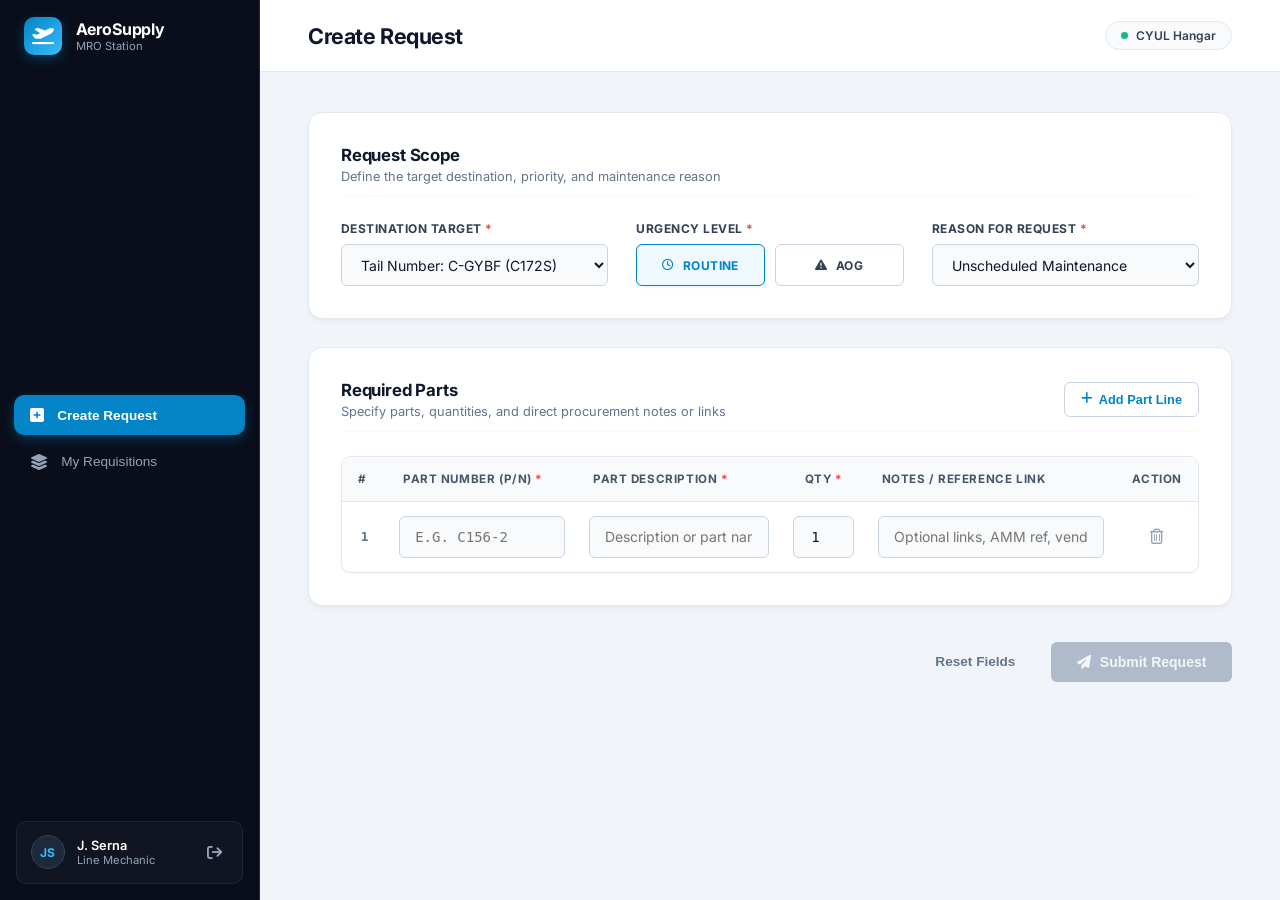
==== index.html @ b766d3e9 "Entrega 2" ====
<!DOCTYPE html>
<html lang="en">

<head>
    <meta charset="UTF-8">
    <meta name="viewport" content="width=device-width, initial-scale=1.0">
    <title>AeroSupply - MRO Station</title>
    <!-- Fuente moderna Inter -->
    <link rel="preconnect" href="https://fonts.googleapis.com">
    <link rel="preconnect" href="https://fonts.gstatic.com" crossorigin>
    <link href="https://fonts.googleapis.com/css2?family=Inter:wght@400;500;600;700&display=swap" rel="stylesheet">
    <!-- Estilos y FontAwesome -->
    <link rel="stylesheet" href="styles.css?v=2">
    <link rel="stylesheet" href="https://cdnjs.cloudflare.com/ajax/libs/font-awesome/6.4.0/css/all.min.css">
</head>

<body>

    <div class="app-layout">
        <!-- BARRA LATERAL MODERNA -->
        <aside class="sidebar">
            <div class="sidebar-header">
                <div class="logo-icon">
                    <i class="fa-solid fa-plane-departure"></i>
                </div>
                <div class="logo-text">
                    <h2>AeroSupply</h2>
                    <span>MRO Station</span>
                </div>
            </div>

            <nav class="sidebar-nav">
                <button id="navCreateBtn" class="nav-item active">
                    <i class="fa-solid fa-square-plus"></i>
                    <span>Create Request</span>
                </button>
                <button id="navMyReqsBtn" class="nav-item">
                    <i class="fa-solid fa-layer-group"></i>
                    <span>My Requisitions</span>
                </button>
            </nav>

            <div class="sidebar-user">
                <div class="user-avatar">JS</div>
                <div class="user-info">
                    <span class="user-name">J. Serna</span>
                    <span class="user-role">Line Mechanic</span>
                </div>
                <button type="button" class="btn-logout" title="Sign Out" onclick="handleSignOut()">
                    <i class="fa-solid fa-arrow-right-from-bracket"></i>
                </button>
            </div>
        </aside>

        <!-- ÁREA PRINCIPAL -->
        <main class="main-viewport">
            <header class="app-topbar">
                <div class="topbar-title">
                    <h1 id="viewTitle">Create Request</h1>
                </div>
                <div class="topbar-actions">
                    <div class="station-pill">
                        <span class="status-dot"></span>
                        CYUL Hangar
                    </div>
                </div>
            </header>

            <div class="scroll-content">
                <section id="contentArea" class="content-container">
                    <!-- ==================== VISTA: CREATE REQUEST ==================== -->
                    <div id="viewCreate" class="form-wrapper">

                        <!-- Tarjeta 1: Información de Contexto y Aeronave -->
                        <div class="card">
                            <div class="card-header">
                                <h3>Request Scope</h3>
                                <p>Define the target destination, priority, and maintenance reason</p>
                            </div>

                            <div class="grid-3">
                                <!-- Target / Matrícula o Stock -->
                                <div class="input-group">
                                    <label for="reqDestination">Destination Target <span
                                            class="required">*</span></label>
                                    <select id="reqDestination" class="form-control">
                                        <option value="C-GYBF">Tail Number: C-GYBF (C172S)</option>
                                        <option value="C-GUBP">Tail Number: C-GUBP (C152)</option>
                                        <option value="C-FAEN">Tail Number: C-FAEN (C172R)</option>
                                        <option value="STOCK">General Hangar Stock</option>
                                    </select>
                                </div>

                                <!-- Nivel de Urgencia -->
                                <div class="input-group">
                                    <label>Urgency Level <span class="required">*</span></label>
                                    <div class="urgency-toggle">
                                        <label class="toggle-option active" id="lblRoutine">
                                            <input type="radio" name="urgencyRadio" value="Routine" checked
                                                onchange="toggleUrgencyStyle()">
                                            <i class="fa-regular fa-clock"></i> Routine
                                        </label>
                                        <label class="toggle-option" id="lblAOG">
                                            <input type="radio" name="urgencyRadio" value="AOG"
                                                onchange="toggleUrgencyStyle()">
                                            <i class="fa-solid fa-triangle-exclamation"></i> AOG
                                        </label>
                                    </div>
                                </div>

                                <!-- Motivo desplegable -->
                                <div class="input-group">
                                    <label for="reqReason">Reason for Request <span class="required">*</span></label>
                                    <select id="reqReason" class="form-control" onchange="handleReasonChange()">
                                        <option value="Unscheduled Maintenance">Unscheduled Maintenance</option>
                                        <option value="Scheduled Maintenance">Scheduled Maintenance</option>
                                        <option value="Other">Other</option>
                                    </select>
                                </div>
                            </div>

                            <!-- Campo obligatorio condicional oculto por defecto -->
                            <div id="otherReasonWrapper" class="input-group mt-3" style="display: none;">
                                <label for="reqOtherReasonDetail">Specify Reason <span class="required">*</span></label>
                                <input type="text" id="reqOtherReasonDetail" class="form-control"
                                    placeholder="Provide detailed operational reason...">
                            </div>
                        </div>

                        <!-- Tarjeta 2: Lista de Partes (Notas integradas en columna horizontal) -->
                        <div class="card">
                            <div class="card-header flex-between">
                                <div>
                                    <h3>Required Parts</h3>
                                    <p>Specify parts, quantities, and direct procurement notes or links</p>
                                </div>
                                <button type="button" id="btnAddPart" class="btn-secondary" onclick="addPartRow()">
                                    <i class="fa-solid fa-plus"></i> Add Part Line
                                </button>
                            </div>

                            <div class="table-container">
                                <table class="parts-table" id="partsTable">
                                    <thead>
                                        <tr>
                                            <th style="width: 45px;">#</th>
                                            <th style="width: 190px;">Part Number (P/N) <span class="required">*</span>
                                            </th>
                                            <th>Part Description <span class="required">*</span></th>
                                            <th style="width: 85px; text-align: center;">Qty <span
                                                    class="required">*</span></th>
                                            <th style="width: 250px;">Notes / Reference Link</th>
                                            <th style="width: 50px; text-align: center;">Action</th>
                                        </tr>
                                    </thead>
                                    <tbody id="partsTableBody">
                                        <!-- Fila 1 inicial limpia -->
                                        <tr id="row-1" class="part-main-row">
                                            <td class="col-index">1</td>
                                            <td>
                                                <input type="text" placeholder="e.g. C156-2"
                                                    class="form-control mono uppercase input-pn" data-row="1"
                                                    onblur="lookupPartDescription(this, 1)">
                                            </td>
                                            <td>
                                                <input type="text" placeholder="Description or part name"
                                                    class="form-control input-desc" data-row="1">
                                            </td>
                                            <td>
                                                <input type="number" min="1" value="1"
                                                    class="form-control mono text-center input-qty" data-row="1">
                                            </td>
                                            <td>
                                                <input type="text" placeholder="Optional links, AMM ref, vendor..."
                                                    class="form-control input-part-note" data-row="1">
                                            </td>
                                            <td class="text-center">
                                                <button type="button" class="btn-icon btn-delete"
                                                    onclick="handleRemoveRow(1)">
                                                    <i class="fa-regular fa-trash-can"></i>
                                                </button>
                                            </td>
                                        </tr>
                                    </tbody>
                                </table>
                            </div>
                        </div>

                        <!-- Barra de acciones -->
                        <div class="form-actions">
                            <button type="button" id="btnResetForm" class="btn-ghost" onclick="resetForm()">Reset
                                Fields</button>
                            <button type="button" id="btnSubmitRequest" class="btn-primary" disabled
                                onclick="validateAndSubmitRequest()">
                                <i class="fa-solid fa-paper-plane"></i> Submit Request
                            </button>
                        </div>

                    </div>
                    <!-- ==================== VISTA: MY REQUISITIONS (HU-002) ==================== -->
                    <div id="viewRequisitions" class="form-wrapper hidden">

                        <!-- Barra de Filtros y Búsqueda -->
                        <div class="card p-card-sm flex-between">
                            <div class="search-box">
                                <i class="fa-solid fa-magnifying-glass search-icon"></i>
                                <input type="text" id="tableSearch"
                                    placeholder="Search by Request ID, Part Number, or Tail..." class="form-control"
                                    onkeyup="filterRequisitionsTable()">
                            </div>

                            <div class="filter-group">
                                <span class="filter-label">Status:</span>
                                <button type="button" class="btn-filter active"
                                    onclick="filterByStatus('ALL', this)">All</button>
                                <button type="button" class="btn-filter"
                                    onclick="filterByStatus('Pending', this)">Pending</button>
                                <button type="button" class="btn-filter"
                                    onclick="filterByStatus('Quoting', this)">Quoting</button>
                                <button type="button" class="btn-filter" onclick="filterByStatus('In Transit', this)">In
                                    Transit</button>
                                <button type="button" class="btn-filter" onclick="filterByStatus('In Stock', this)">In
                                    Stock</button>
                            </div>
                        </div>

                        <!-- Tabla de Consultas -->
                        <div class="card p-0">
                            <div class="table-container border-0">
                                <table class="parts-table" id="requisitionsTable">
                                    <thead>
                                        <tr>
                                            <th style="width: 140px;">Request ID</th>
                                            <th style="width: 150px;">Date (UTC)</th>
                                            <th style="width: 120px;">Destination</th>
                                            <th style="width: 160px;">Part Number</th>
                                            <th>Description</th>
                                            <th style="width: 70px; text-align: center;">Qty</th>
                                            <th style="width: 100px; text-align: center;">Urgency</th>
                                            <th style="width: 120px; text-align: center;">Status</th>
                                            <th style="width: 140px; text-align: center;">Action</th>
                                        </tr>
                                    </thead>
                                    <tbody id="requisitionsTableBody">
                                        <!-- Requerimiento 1: In Transit -->
                                        <tr data-id="REQ-2026-0839" data-status="In Transit"
                                            data-carrier="FedEx Aviation" data-awb="7849-2091-8831"
                                            data-eta="2026-10-18">
                                            <td class="col-id">REQ-2026-0839</td>
                                            <td class="col-date">2026-10-14 14:20</td>
                                            <td class="col-target">C-GYBF</td>
                                            <td class="col-pn">C253001-0101</td>
                                            <td class="col-desc">LOCK ASSY - DOOR L/H</td>
                                            <td class="col-qty">1</td>
                                            <td class="text-center"><span class="badge-urgency aog">AOG</span></td>
                                            <td class="text-center"><span class="badge-status transit">In Transit</span>
                                            </td>
                                            <td class="text-center">
                                                <button type="button" class="btn-table-action"
                                                    onclick="openDetailsDrawer(this)">Details</button>
                                            </td>
                                        </tr>

                                        <!-- Requerimiento 2: Pending -->
                                        <tr data-id="REQ-2026-0835" data-status="Pending" data-carrier="N/A"
                                            data-awb="N/A" data-eta="Pending PO">
                                            <td class="col-id">REQ-2026-0835</td>
                                            <td class="col-date">2026-10-15 09:12</td>
                                            <td class="col-target">STOCK</td>
                                            <td class="col-pn">AN507-1032R10</td>
                                            <td class="col-desc">MACHINE SCREW</td>
                                            <td class="col-qty">25</td>
                                            <td class="text-center"><span class="badge-urgency routine">Routine</span>
                                            </td>
                                            <td class="text-center"><span class="badge-status pending">Pending</span>
                                            </td>
                                            <td class="text-center">
                                                <div class="table-actions-cell">
                                                    <button type="button" class="btn-table-action"
                                                        onclick="openDetailsDrawer(this)"
                                                        title="View Details">Details</button>
                                                    <button type="button" class="btn-icon-action btn-edit-action"
                                                        onclick="openEditModal(this)" title="Edit Request">
                                                        <i class="fa-solid fa-pen-to-square"></i>
                                                    </button>
                                                    <button type="button" class="btn-icon-action btn-delete-action"
                                                        onclick="openDeleteModal(this)" title="Cancel Request">
                                                        <i class="fa-regular fa-trash-can"></i>
                                                    </button>
                                                </div>
                                            </td>
                                        </tr>

                                        <!-- Requerimiento 3: In Stock -->
                                        <tr data-id="REQ-2026-0810" data-status="In Stock"
                                            data-location="Bay 2 - Shelf B">
                                            <td class="col-id">REQ-2026-0810</td>
                                            <td class="col-date">2026-10-04 11:30</td>
                                            <td class="col-target">C-GYBF</td>
                                            <td class="col-pn">S3432-A</td>
                                            <td class="col-desc">NUTPLATE</td>
                                            <td class="col-qty">10</td>
                                            <td class="text-center"><span class="badge-urgency routine">Routine</span>
                                            </td>
                                            <td class="text-center"><span class="badge-status instock">In Stock</span>
                                            </td>
                                            <td class="text-center">
                                                <div class="table-actions-cell">
                                                    <button type="button" class="btn-table-action"
                                                        onclick="openDetailsDrawer(this)"
                                                        title="View Details">Details</button>
                                                </div>
                                            </td>
                                        </tr>
                                    </tbody>
                                </table>
                            </div>
                        </div>

                    </div>
                </section>
            </div>
        </main>
    </div>
    <!-- DRAWER LATERAL DE DETALLES (HU-002) -->
    <div id="detailsDrawer" class="drawer-panel hidden">
        <div class="drawer-header">
            <div>
                <span class="drawer-subtitle">Technical Requisition</span>
                <h3 id="drwId" class="drawer-title">REQ-2026-0839</h3>
            </div>
            <button type="button" class="btn-icon" onclick="closeDetailsDrawer()">
                <i class="fa-solid fa-xmark"></i>
            </button>
        </div>

        <div class="drawer-body">
            <!-- Datos generales del requerimiento -->
            <div class="meta-box">
                <div class="meta-row"><span>Destination Target:</span><strong id="drwDest">--</strong></div>
                <div class="meta-row"><span>Part Number:</span><strong id="drwPn">--</strong></div>
                <div class="meta-row"><span>Description:</span><span id="drwDesc">--</span></div>
                <div class="meta-row"><span>Operational Status:</span><strong id="drwStatus"
                        class="status-highlight">--</strong></div>
            </div>

            <!-- Tarjeta logística (solo visible si está In Transit) -->
            <div id="drwTransitCard" class="transit-card hidden">
                <div class="transit-card-header">
                    <i class="fa-solid fa-plane-arrival"></i>
                    <span>Logistics Dispatch Track</span>
                </div>
                <div class="meta-row"><span>Carrier:</span><strong id="drwCarrier">--</strong></div>
                <div class="meta-row"><span>AWB / Tracking:</span><span id="drwAwb" class="awb-link">--</span></div>
                <div class="meta-row"><span>Estimated Arrival:</span><span id="drwEta">--</span></div>
            </div>

            <!-- Tarjeta de almacén (solo visible si está In Stock) -->
            <div id="drwStockCard" class="stock-card hidden">
                <div class="stock-card-header">
                    <i class="fa-solid fa-warehouse"></i>
                    <span>Warehouse Placement</span>
                </div>
                <div class="meta-row"><span>Storage Location:</span><strong id="drwLoc">--</strong></div>
                <div class="meta-row"><span>Verification:</span><span>Passed & Available</span></div>
            </div>
        </div>

        <div class="drawer-footer">
            <button type="button" class="btn-ghost w-full" onclick="closeDetailsDrawer()">Close Details</button>
        </div>
    </div>
    <!-- ==================== MODALES OPERATIVAS ==================== -->

    <!-- 1. Modal: Éxito en Registro -->
    <div id="modalSuccess" class="modal-backdrop hidden">
        <div class="modal-card">
            <div class="modal-icon icon-success">
                <i class="fa-solid fa-check"></i>
            </div>
            <div class="modal-body text-center">
                <h3>Request Registered Successfully</h3>
                <p>The technical requisition has been logged with initial status <span
                        class="badge-status pending">Pending</span>.</p>
            </div>
            <div class="code-box">
                <span class="code-label">Generated Request Code</span>
                <span id="successReqId" class="code-value">REQ-2026-0842</span>
            </div>
            <!-- Banner de alerta AOG (Criterio 5 HU-001) -->
            <div id="successAogAlert" class="modal-aog-alert hidden">
                <div class="aog-alert-icon">
                    <i class="fa-solid fa-triangle-exclamation"></i>
                </div>
                <div class="aog-alert-text">
                    <strong>CRITICAL AOG DISPATCH ALERT</strong>
                    <span>Immediate notification broadcasted to Procurement Desk upon approval from Management</span>
                </div>
            </div>
            <div class="modal-actions">
                <button type="button" class="btn-primary w-full" onclick="handleGoToRequisitions()">
                    Go to My Requisitions
                </button>
            </div>
        </div>
    </div>

    <!-- 2. Modal: Bloqueo de Duplicado Activo -->
    <div id="modalBlockedActive" class="modal-backdrop hidden">
        <div class="modal-card">
            <div class="modal-header-alert">
                <div class="modal-icon-sm icon-danger">
                    <i class="fa-solid fa-ban"></i>
                </div>
                <div>
                    <h3>Duplicate Request Blocked</h3>
                    <span>Active Request Detected (Last 30 Days)</span>
                </div>
            </div>
            <p id="blockedActiveMsg" class="modal-description"></p>
            <div class="meta-box">
                <div class="meta-row"><span>Existing ID:</span><strong id="blkReqId">--</strong></div>
                <div class="meta-row"><span>Destination:</span><strong id="blkTail">--</strong></div>
                <div class="meta-row"><span>Current Status:</span><strong id="blkStatus"
                        class="status-highlight">--</strong></div>
                <div class="meta-row"><span>Logged UTC:</span><span id="blkDate">--</span></div>
            </div>
            <div class="modal-actions">
                <button type="button" class="btn-dark w-full" onclick="closeModal('modalBlockedActive')">
                    Understood & Review
                </button>
            </div>
        </div>
    </div>

    <!-- 3. Modal: Advertencia de Existencias en Almacén (In Stock) -->
    <div id="modalStockWarning" class="modal-backdrop hidden">
        <div class="modal-card">
            <div class="modal-header-alert">
                <div class="modal-icon-sm icon-warning">
                    <i class="fa-solid fa-boxes-stacked"></i>
                </div>
                <div>
                    <h3>Stock Availability Warning</h3>
                    <span>Component Located In Hangar Warehouse</span>
                </div>
            </div>
            <p id="stockWarningMsg" class="modal-description"></p>
            <div class="meta-box meta-warning">
                <div class="meta-row"><span>Physical Location:</span><strong id="warnLoc">--</strong></div>
                <div class="meta-row"><span>Admission Date:</span><span id="warnDate">--</span></div>
            </div>
            <div class="modal-actions-split">
                <button type="button" class="btn-ghost" onclick="closeModal('modalStockWarning')">
                    Cancel & Verify
                </button>
                <button type="button" class="btn-warning" onclick="handleOverrideStock()">
                    Proceed Anyway
                </button>
            </div>
        </div>
    </div>
    <!-- 4. Modal: Edición de Requerimiento (Pending) -->
    <div id="modalEditReq" class="modal-backdrop hidden">
        <div class="modal-card">
            <div class="modal-header-alert">
                <div class="modal-icon-sm icon-info">
                    <i class="fa-solid fa-pen-to-square"></i>
                </div>
                <div>
                    <h3>Edit Requisition</h3>
                    <span id="editModalSub">Modify Quantity or Urgency</span>
                </div>
            </div>

            <div class="meta-box">
                <div class="meta-row"><span>Request ID:</span><strong id="editReqId">--</strong></div>
                <div class="meta-row"><span>Part Number:</span><strong id="editPn">--</strong></div>
            </div>

            <div class="form-group" style="margin-top: 1rem;">
                <label class="form-label">Quantity</label>
                <input type="number" id="editQtyInput" min="1" class="form-control mono text-center"
                    style="max-width: 120px;">
            </div>

            <div class="form-group">
                <label class="form-label">Urgency Level</label>
                <div class="radio-toggle-group">
                    <label class="radio-toggle">
                        <input type="radio" name="editUrgencyRadio" value="Routine" id="editUrgRoutine">
                        <span class="toggle-box"><i class="fa-regular fa-clock"></i> Routine</span>
                    </label>
                    <label class="radio-toggle">
                        <input type="radio" name="editUrgencyRadio" value="AOG" id="editUrgAog">
                        <span class="toggle-box alert-aog"><i class="fa-solid fa-triangle-exclamation"></i> AOG</span>
                    </label>
                </div>
            </div>

            <div class="modal-actions-split" style="margin-top: 1.5rem;">
                <button type="button" class="btn-ghost" onclick="closeModal('modalEditReq')">Cancel</button>
                <button type="button" class="btn-primary" onclick="confirmSaveEdit()">Save Changes</button>
            </div>
        </div>
    </div>

    <!-- 5. Modal: Cancelar / Eliminar con Motivo Obligatorio -->
    <div id="modalDeleteReq" class="modal-backdrop hidden">
        <div class="modal-card">
            <div class="modal-header-alert">
                <div class="modal-icon-sm icon-danger">
                    <i class="fa-solid fa-trash-can"></i>
                </div>
                <div>
                    <h3>Cancel Requisition</h3>
                    <span id="deleteModalSub">Formal Cancellation Request</span>
                </div>
            </div>

            <div class="meta-box">
                <div class="meta-row"><span>Request ID:</span><strong id="deleteReqId">--</strong></div>
                <div class="meta-row"><span>Target:</span><strong id="deleteTarget">--</strong></div>
            </div>

            <div class="form-group" style="margin-top: 1rem;">
                <label class="form-label">Cancellation Reason <span style="color:red">*</span></label>
                <textarea id="deleteReasonInput" rows="3" class="form-control"
                    placeholder="Specify technical or operational reason for cancelling this order..."></textarea>
            </div>

            <div class="modal-actions-split" style="margin-top: 1.5rem;">
                <button type="button" class="btn-ghost" onclick="closeModal('modalDeleteReq')">Keep Request</button>
                <button type="button" class="btn-danger-solid" onclick="confirmDeleteRequisition()">Confirm
                    Cancellation</button>
            </div>
        </div>
    </div>
    <script src="app.js"></script>
</body>

</html>
---- styles.css ----
/* ===================================================
   VARIABLES DE SISTEMA Y CONFIGURACIÓN MODERNA
   =================================================== */
:root {
  --bg-app: #f1f5f9;
  --bg-surface: #ffffff;
  --bg-sidebar: #090e1a;
  
  --primary: #0284c7;
  --primary-hover: #0369a1;
  --primary-light: #e0f2fe;

  --text-main: #0f172a;
  --text-muted: #64748b;
  --text-sidebar: #94a3b8;
  --text-sidebar-active: #ffffff;

  --border-subtle: #e2e8f0;
  --border-sidebar: #1e293b;

  --radius-sm: 6px;
  --radius-md: 10px;
  --radius-lg: 14px;
}

* {
  margin: 0;
  padding: 0;
  box-sizing: border-box;
}

body {
  font-family: 'Inter', -apple-system, BlinkMacSystemFont, "Segoe UI", Roboto, sans-serif;
  background-color: var(--bg-app);
  color: var(--text-main);
  height: 100vh;
  overflow: hidden;
  -webkit-font-smoothing: antialiased;
}

.app-layout {
  display: flex;
  height: 100vh;
  width: 100vw;
}

/* ===================================================
   SIDEBAR MODERNO
   =================================================== */
.sidebar {
  width: 260px;
  background-color: var(--bg-sidebar);
  display: flex;
  flex-direction: column;
  justify-content: space-between;
  flex-shrink: 0;
  border-right: 1px solid var(--border-sidebar);
}

.sidebar-header {
  height: 72px;
  display: flex;
  align-items: center;
  padding: 0 1.5rem;
  gap: 0.85rem;
}

.logo-icon {
  width: 38px;
  height: 38px;
  background: linear-gradient(135deg, #0284c7, #38bdf8);
  border-radius: var(--radius-md);
  display: flex;
  align-items: center;
  justify-content: center;
  color: #ffffff;
  font-size: 1.1rem;
  box-shadow: 0 4px 12px rgba(2, 132, 199, 0.35);
}

.logo-text h2 {
  font-size: 1rem;
  font-weight: 700;
  color: #ffffff;
  letter-spacing: -0.01em;
}

.logo-text span {
  font-size: 0.7rem;
  color: var(--text-sidebar);
  display: block;
}

.sidebar-nav {
  padding: 1.5rem 0.85rem;
  display: flex;
  flex-direction: column;
  gap: 0.4rem;
}

.nav-item {
  display: flex;
  align-items: center;
  gap: 0.85rem;
  width: 100%;
  padding: 0.75rem 1rem;
  font-size: 0.85rem;
  font-weight: 500;
  color: var(--text-sidebar);
  background: transparent;
  border: none;
  border-radius: var(--radius-md);
  cursor: pointer;
  transition: all 0.15s ease-in-out;
  text-align: left;
}

.nav-item i {
  font-size: 1rem;
}

.nav-item:hover {
  background-color: rgba(255, 255, 255, 0.05);
  color: #f1f5f9;
}

.nav-item.active {
  background-color: var(--primary);
  color: var(--text-sidebar-active);
  font-weight: 600;
  box-shadow: 0 4px 12px rgba(2, 132, 199, 0.35);
}

.sidebar-user {
  margin: 1rem;
  padding: 0.85rem;
  background-color: rgba(255, 255, 255, 0.03);
  border: 1px solid rgba(255, 255, 255, 0.07);
  border-radius: var(--radius-md);
  display: flex;
  align-items: center;
  gap: 0.75rem;
}

.user-avatar {
  width: 34px;
  height: 34px;
  background-color: #1e293b;
  color: #38bdf8;
  border-radius: 50%;
  display: flex;
  align-items: center;
  justify-content: center;
  font-size: 0.75rem;
  font-weight: 700;
  border: 1px solid #334155;
}

.user-name {
  font-size: 0.8rem;
  font-weight: 600;
  color: #ffffff;
  display: block;
}

.user-role {
  font-size: 0.7rem;
  color: var(--text-sidebar);
  display: block;
}

.btn-logout {
  background: transparent;
  border: none;
  color: var(--text-sidebar);
  font-size: 0.95rem;
  cursor: pointer;
  padding: 0.4rem;
  border-radius: var(--radius-sm);
  margin-left: auto;
  transition: all 0.15s ease-in-out;
}

.btn-logout:hover {
  color: #ef4444;
  background-color: rgba(239, 68, 68, 0.1);
}

/* ===================================================
   MAIN VIEWPORT & TOPBAR
   =================================================== */
.main-viewport {
  flex: 1;
  display: flex;
  flex-direction: column;
  min-width: 0;
  background-color: var(--bg-app);
}

.app-topbar {
  height: 72px;
  background-color: var(--bg-surface);
  border-bottom: 1px solid var(--border-subtle);
  display: flex;
  align-items: center;
  justify-content: space-between;
  padding: 0 3rem;
  flex-shrink: 0;
}

.topbar-title h1 {
  font-size: 1.35rem;
  font-weight: 700;
  color: var(--text-main);
  letter-spacing: -0.02em;
}

.station-pill {
  display: flex;
  align-items: center;
  gap: 0.5rem;
  background-color: #f8fafc;
  border: 1px solid var(--border-subtle);
  padding: 0.4rem 0.95rem;
  border-radius: 9999px;
  font-size: 0.75rem;
  font-weight: 600;
  color: #334155;
}

.status-dot {
  width: 7px;
  height: 7px;
  background-color: #10b981;
  border-radius: 50%;
}

.scroll-content {
  flex: 1;
  overflow-y: auto;
  padding: 2.5rem 3rem 4rem 3rem;
}

.content-container {
  max-width: 1100px;
  margin: 0 auto;
}

/* ===================================================
   FORMULARIO Y TARJETAS ENTERPRISE
   =================================================== */
.form-wrapper {
  display: flex;
  flex-direction: column;
  gap: 1.75rem;
}

.card {
  background: var(--bg-surface);
  border: 1px solid var(--border-subtle);
  border-radius: var(--radius-lg);
  padding: 2rem;
  box-shadow: 0 4px 6px -1px rgba(0, 0, 0, 0.04), 0 2px 4px -2px rgba(0, 0, 0, 0.03);
}

.card-header {
  margin-bottom: 1.5rem;
  border-bottom: 1px solid #f8fafc;
  padding-bottom: 0.75rem;
}

.card-header h3 {
  font-size: 1.05rem;
  font-weight: 700;
  color: var(--text-main);
  letter-spacing: -0.01em;
}

.card-header p {
  font-size: 0.8rem;
  color: var(--text-muted);
  margin-top: 0.25rem;
}

.flex-between {
  display: flex;
  align-items: center;
  justify-content: space-between;
}

.grid-3 {
  display: grid;
  grid-template-columns: repeat(3, 1fr);
  gap: 1.75rem;
}

.input-group {
  display: flex;
  flex-direction: column;
  gap: 0.5rem;
}

.input-group label {
  font-size: 0.75rem;
  font-weight: 700;
  color: #334155;
  text-transform: uppercase;
  letter-spacing: 0.04em;
}

.required {
  color: #ef4444;
}

.form-control {
  width: 100%;
  height: 42px;
  padding: 0 0.95rem;
  font-size: 0.875rem;
  font-family: inherit;
  color: var(--text-main);
  background-color: #f8fafc;
  border: 1px solid #cbd5e1;
  border-radius: var(--radius-sm);
  outline: none;
  transition: all 0.15s ease-in-out;
}

.form-control:focus {
  background-color: #ffffff;
  border-color: var(--primary);
  box-shadow: 0 0 0 3px rgba(2, 132, 199, 0.15);
}

.form-control.mono {
  font-family: ui-monospace, SFMono-Regular, Menlo, monospace;
}

.form-control.uppercase {
  text-transform: uppercase;
}

.mt-3 {
  margin-top: 1rem;
}

/* Selector Toggle de Urgencia */
.urgency-toggle {
  display: grid;
  grid-template-columns: 1fr 1fr;
  gap: 0.65rem;
}

.toggle-option {
  display: flex;
  align-items: center;
  justify-content: center;
  gap: 0.5rem;
  height: 42px;
  border: 1px solid #cbd5e1;
  border-radius: var(--radius-sm);
  font-size: 0.825rem;
  font-weight: 600;
  color: var(--text-muted);
  cursor: pointer;
  background-color: #ffffff;
  transition: all 0.15s ease;
}

.toggle-option input {
  display: none;
}

.toggle-option.active {
  background-color: #f0f9ff;
  border-color: var(--primary);
  color: var(--primary);
  box-shadow: 0 1px 3px rgba(2, 132, 199, 0.12);
}

.toggle-option.active.aog {
  background-color: #fef2f2;
  border-color: #ef4444;
  color: #b91c1c;
  box-shadow: 0 1px 3px rgba(239, 68, 68, 0.15);
}

/* ===================================================
   TABLA DE PARTES CON FORMATO ENTERPRISE
   =================================================== */
.table-container {
  border: 1px solid var(--border-subtle);
  border-radius: var(--radius-md);
  overflow: hidden;
  background: #ffffff;
  box-shadow: 0 1px 2px rgba(0, 0, 0, 0.02);
}

.parts-table {
  width: 100%;
  border-collapse: separate;
  border-spacing: 0;
  text-align: left;
}

.parts-table th {
  background-color: #f8fafc;
  padding: 0.95rem 1rem;
  font-size: 0.725rem;
  font-weight: 700;
  color: #475569;
  text-transform: uppercase;
  letter-spacing: 0.05em;
  border-bottom: 1px solid var(--border-subtle);
}

.parts-table td {
  padding: 0.85rem 0.75rem;
  border-bottom: 1px solid var(--border-subtle);
  vertical-align: middle;
}

.parts-table tbody tr:last-child td {
  border-bottom: none;
}

.parts-table tbody tr:hover {
  background-color: #fafafa;
}

.col-index {
  font-size: 0.8rem;
  font-family: monospace;
  font-weight: 600;
  color: var(--text-muted);
  text-align: center;
}

/* ===================================================
   BOTONES Y ACCIONES
   =================================================== */
.btn-primary {
  background-color: var(--primary);
  color: #ffffff;
  font-weight: 600;
  font-size: 0.875rem;
  padding: 0.75rem 1.6rem;
  border: none;
  border-radius: var(--radius-sm);
  cursor: pointer;
  display: inline-flex;
  align-items: center;
  gap: 0.55rem;
  box-shadow: 0 2px 4px rgba(2, 132, 199, 0.25);
  transition: all 0.15s ease-in-out;
}

.btn-primary:hover {
  background-color: var(--primary-hover);
  box-shadow: 0 4px 8px rgba(2, 132, 199, 0.35);
}

.btn-secondary {
  background-color: #ffffff;
  color: var(--primary);
  border: 1px solid #cbd5e1;
  font-weight: 600;
  font-size: 0.8rem;
  padding: 0.55rem 1rem;
  border-radius: var(--radius-sm);
  cursor: pointer;
  display: inline-flex;
  align-items: center;
  gap: 0.45rem;
  transition: all 0.15s ease;
}

.btn-secondary:hover {
  background-color: #f0f9ff;
  border-color: var(--primary);
}

.btn-ghost {
  background: transparent;
  color: var(--text-muted);
  font-weight: 600;
  font-size: 0.85rem;
  padding: 0.75rem 1.25rem;
  border: none;
  cursor: pointer;
  transition: color 0.15s ease;
}

.btn-ghost:hover {
  color: var(--text-main);
}

.btn-icon {
  background: transparent;
  border: none;
  color: #94a3b8;
  cursor: pointer;
  font-size: 0.95rem;
  padding: 0.45rem;
  border-radius: 4px;
  transition: all 0.15s ease;
}

.btn-icon:hover {
  color: #ef4444;
  background-color: #fef2f2;
}

.form-actions {
  display: flex;
  justify-content: flex-end;
  align-items: center;
  gap: 1rem;
  margin-top: 0.5rem;
}

/* ===================================================
   MODALES
   =================================================== */
.modal-backdrop {
  position: fixed;
  inset: 0;
  background-color: rgba(15, 23, 42, 0.65);
  backdrop-filter: blur(4px);
  display: flex;
  align-items: center;
  justify-content: center;
  padding: 1.5rem;
  z-index: 100;
}

.modal-card {
  background: var(--bg-surface);
  border-radius: var(--radius-lg);
  max-width: 440px;
  width: 100%;
  padding: 2rem;
  box-shadow: 0 20px 25px -5px rgba(0, 0, 0, 0.2);
  display: flex;
  flex-direction: column;
  gap: 1.25rem;
  border: 1px solid var(--border-subtle);
}

.text-center { text-align: center; }

.modal-icon {
  width: 56px;
  height: 56px;
  border-radius: 50%;
  display: flex;
  align-items: center;
  justify-content: center;
  font-size: 1.6rem;
  margin: 0 auto;
}

.icon-success { background-color: #dcfce7; color: #15803d; }
.icon-danger { background-color: #fee2e2; color: #b91c1c; }
.icon-warning { background-color: #fef3c7; color: #b45309; }

.modal-header-alert {
  display: flex;
  align-items: center;
  gap: 0.85rem;
}

.modal-icon-sm {
  width: 42px;
  height: 42px;
  border-radius: 50%;
  display: flex;
  align-items: center;
  justify-content: center;
  font-size: 1.15rem;
  flex-shrink: 0;
}

.modal-header-alert h3 {
  font-size: 1rem;
  font-weight: 700;
  color: var(--text-main);
}

.modal-header-alert span {
  font-size: 0.7rem;
  font-weight: 700;
  text-transform: uppercase;
  color: var(--text-muted);
}

.modal-description {
  font-size: 0.825rem;
  color: #475569;
  line-height: 1.5;
}

.code-box {
  background-color: #f8fafc;
  border: 1px dashed #cbd5e1;
  border-radius: var(--radius-md);
  padding: 1rem;
  text-align: center;
}

.code-label {
  display: block;
  font-size: 0.65rem;
  font-weight: 700;
  text-transform: uppercase;
  color: var(--text-muted);
  letter-spacing: 0.05em;
}

.code-value {
  font-family: ui-monospace, SFMono-Regular, Menlo, monospace;
  font-size: 1.35rem;
  font-weight: 800;
  color: var(--primary);
  margin-top: 0.25rem;
  display: block;
}

.badge-status-pending {
  background-color: #fef3c7;
  color: #b45309;
  font-size: 0.75rem;
  padding: 0.2rem 0.5rem;
  border-radius: 4px;
  font-weight: 600;
}

.meta-box {
  background-color: #f8fafc;
  border: 1px solid var(--border-subtle);
  border-radius: var(--radius-sm);
  padding: 0.85rem;
  display: flex;
  flex-direction: column;
  gap: 0.4rem;
  font-size: 0.75rem;
  font-family: monospace;
}

.meta-row {
  display: flex;
  justify-content: space-between;
}

.meta-warning {
  background-color: #fffbeb;
  border-color: #fef3c7;
  color: #78350f;
}

.status-highlight { color: #7c3aed; }

.modal-actions { display: flex; width: 100%; }
.modal-actions-split { display: flex; gap: 0.75rem; width: 100%; }
.w-full { width: 100%; justify-content: center; }

.btn-dark {
  background-color: #0f172a;
  color: #ffffff;
  padding: 0.75rem 1rem;
  border: none;
  border-radius: var(--radius-sm);
  font-weight: 600;
  font-size: 0.825rem;
  cursor: pointer;
}

.btn-dark:hover { background-color: #1e293b; }

.btn-warning {
  background-color: #d97706;
  color: #ffffff;
  padding: 0.75rem 1rem;
  border: none;
  border-radius: var(--radius-sm);
  font-weight: 600;
  font-size: 0.825rem;
  cursor: pointer;
  flex: 1;
}

.btn-warning:hover { background-color: #b45309; }

/* ===================================================
   DRAWER LATERAL DE DETALLES (HU-002)
   =================================================== */
.drawer-panel {
  position: fixed;
  top: 0;
  right: 0;
  bottom: 0;
  width: 420px;
  background-color: #ffffff;
  border-left: 1px solid var(--border-subtle);
  box-shadow: -10px 0 30px rgba(0, 0, 0, 0.12);
  display: flex;
  flex-direction: column;
  justify-content: space-between;
  z-index: 95;
  animation: slideDrawer 0.2s cubic-bezier(0.16, 1, 0.3, 1);
}

@keyframes slideDrawer {
  from { transform: translateX(100%); }
  to { transform: translateX(0); }
}

.drawer-header {
  height: 72px;
  border-bottom: 1px solid var(--border-subtle);
  display: flex;
  align-items: center;
  justify-content: space-between;
  padding: 0 1.75rem;
  background-color: #ffffff;
}

.drawer-subtitle {
  font-size: 0.65rem;
  font-weight: 700;
  text-transform: uppercase;
  color: var(--text-muted);
  letter-spacing: 0.05em;
  display: block;
}

.drawer-title {
  font-family: ui-monospace, SFMono-Regular, Menlo, monospace;
  font-size: 1.15rem;
  font-weight: 800;
  color: var(--primary);
}

.drawer-body {
  padding: 1.75rem;
  overflow-y: auto;
  display: flex;
  flex-direction: column;
  gap: 1.25rem;
}

/* Tarjeta de despacho logístico (In Transit) */
.transit-card {
  background-color: #faf5ff;
  border: 1px solid #e9d5ff;
  border-radius: var(--radius-md);
  padding: 1.1rem;
  display: flex;
  flex-direction: column;
  gap: 0.5rem;
  font-size: 0.75rem;
  font-family: monospace;
}

.transit-card-header {
  font-size: 0.725rem;
  font-weight: 700;
  color: #7e22ce;
  text-transform: uppercase;
  letter-spacing: 0.04em;
  display: flex;
  align-items: center;
  gap: 0.5rem;
  margin-bottom: 0.35rem;
}

.awb-link {
  font-weight: 700;
  text-decoration: underline;
  color: #6b21a8;
  cursor: pointer;
}

/* Tarjeta de almacén (In Stock) */
.stock-card {
  background-color: #f0fdf4;
  border: 1px solid #bbf7d0;
  border-radius: var(--radius-md);
  padding: 1.1rem;
  display: flex;
  flex-direction: column;
  gap: 0.5rem;
  font-size: 0.75rem;
  font-family: monospace;
}

.stock-card-header {
  font-size: 0.725rem;
  font-weight: 700;
  color: #15803d;
  text-transform: uppercase;
  letter-spacing: 0.04em;
  display: flex;
  align-items: center;
  gap: 0.5rem;
  margin-bottom: 0.35rem;
}

.drawer-footer {
  border-top: 1px solid var(--border-subtle);
  padding: 1.25rem 1.75rem;
  background-color: #f8fafc;
}

/* ===================================================
   HOMOGENEIDAD VISUAL EN TABLA Y FILTROS (HU-002)
   =================================================== */
.p-card-sm {
  padding: 1.25rem 2rem;
}

.p-0 {
  padding: 0;
}

.border-0 {
  border: none;
}

/* Buscador superior */
.search-box {
  position: relative;
  max-width: 400px;
  width: 100%;
}

.search-box .form-control {
  padding-left: 2.5rem;
  height: 42px;
  font-size: 0.85rem;
}

.search-icon {
  position: absolute;
  left: 1rem;
  top: 50%;
  transform: translateY(-50%);
  color: #94a3b8;
  font-size: 0.85rem;
}

/* Botones de filtro de estado (Pills modernos) */
.filter-group {
  display: flex;
  align-items: center;
  gap: 0.5rem;
}

.filter-label {
  font-size: 0.75rem;
  font-weight: 700;
  color: #64748b;
  text-transform: uppercase;
  letter-spacing: 0.04em;
  margin-right: 0.25rem;
}

.btn-filter {
  background-color: #f8fafc;
  border: 1px solid #cbd5e1;
  color: #475569;
  font-family: inherit;
  font-size: 0.8rem;
  font-weight: 600;
  padding: 0.45rem 0.95rem;
  border-radius: var(--radius-sm);
  cursor: pointer;
  transition: all 0.15s ease-in-out;
}

.btn-filter:hover {
  background-color: #e2e8f0;
  color: #0f172a;
}

.btn-filter.active {
  background-color: #0f172a;
  border-color: #0f172a;
  color: #ffffff;
  box-shadow: 0 2px 4px rgba(15, 23, 42, 0.15);
}

/* Tipografía uniforme en las celdas de la tabla */
.col-id {
  font-family: ui-monospace, SFMono-Regular, Menlo, monospace;
  font-size: 0.85rem;
  font-weight: 700;
  color: var(--primary);
}

.col-date {
  font-family: ui-monospace, SFMono-Regular, Menlo, monospace;
  font-size: 0.8rem;
  color: #64748b;
}

.col-target {
  font-size: 0.85rem;
  font-weight: 600;
  color: #1e293b;
}

.col-pn {
  font-family: ui-monospace, SFMono-Regular, Menlo, monospace;
  font-size: 0.85rem;
  font-weight: 700;
  color: #0f172a;
}

.col-desc {
  font-size: 0.85rem;
  color: #475569;
}

.col-qty {
  font-family: ui-monospace, SFMono-Regular, Menlo, monospace;
  font-size: 0.85rem;
  text-align: center;
  font-weight: 600;
}

/* Badges de Estado y Urgencia */
.badge-urgency {
  font-size: 0.725rem;
  font-weight: 700;
  padding: 0.25rem 0.55rem;
  border-radius: 4px;
  text-transform: uppercase;
  display: inline-block;
}

.badge-urgency.aog {
  background-color: #fef2f2;
  color: #b91c1c;
  border: 1px solid #fecaca;
}

.badge-urgency.routine {
  background-color: #f1f5f9;
  color: #475569;
}

.badge-status {
  font-size: 0.75rem;
  font-weight: 600;
  padding: 0.3rem 0.7rem;
  border-radius: 6px;
  display: inline-block;
}

.badge-status.transit {
  background-color: #faf5ff;
  color: #7e22ce;
  border: 1px solid #e9d5ff;
}

.badge-status.pending {
  background-color: #fffbeb;
  color: #b45309;
  border: 1px solid #fef3c7;
}

.badge-status.instock {
  background-color: #f0fdf4;
  color: #15803d;
  border: 1px solid #bbf7d0;
}

/* Botón Action Details */
.btn-table-action {
  background-color: #ffffff;
  border: 1px solid #cbd5e1;
  color: var(--primary);
  font-family: inherit;
  font-size: 0.775rem;
  font-weight: 600;
  padding: 0.4rem 0.8rem;
  border-radius: var(--radius-sm);
  cursor: pointer;
  transition: all 0.15s ease-in-out;
}

.btn-table-action:hover {
  background-color: #f0f9ff;
  border-color: var(--primary);
}

/* Botón deshabilitado reactivo (Criterio 1 HU-001) */
.btn-primary:disabled {
  background-color: #94a3b8;
  color: #f1f5f9;
  cursor: not-allowed;
  box-shadow: none;
  opacity: 0.7;
}

.btn-primary:disabled:hover {
  background-color: #94a3b8;
  box-shadow: none;
}

/* ===================================================
   ALERTA VISUAL INMEDIATA AOG (CRITERIO 5 HU-001)
   =================================================== */
.modal-aog-alert {
  display: flex;
  align-items: center;
  gap: 0.85rem;
  background-color: #fef2f2;
  border: 1px solid #fecaca;
  border-left: 4px solid #ef4444;
  border-radius: var(--radius-sm);
  padding: 0.75rem 1rem;
  text-align: left;
  animation: pulseAlert 2s infinite ease-in-out;
}

@keyframes pulseAlert {
  0%, 100% { box-shadow: 0 0 0 0 rgba(239, 68, 68, 0.2); }
  50% { box-shadow: 0 0 0 6px rgba(239, 68, 68, 0); }
}

.aog-alert-icon {
  font-size: 1.25rem;
  color: #dc2626;
  flex-shrink: 0;
}

.aog-alert-text strong {
  display: block;
  font-size: 0.75rem;
  font-weight: 800;
  color: #991b1b;
  letter-spacing: 0.04em;
}

.aog-alert-text span {
  display: block;
  font-size: 0.7rem;
  color: #b91c1c;
  line-height: 1.3;
}

/* ===================================================
   ACCIONES DE TABLA Y MODALES (EDITAR / CANCELAR)
   =================================================== */

/* Agrupador de botones dentro de la celda de la tabla */
.table-actions-cell {
  display: flex;
  align-items: center;
  justify-content: center;
  gap: 0.35rem;
}

/* Botones de icono para Editar y Eliminar */
.btn-icon-action {
  background: none;
  border: 1px solid #cbd5e1;
  border-radius: var(--radius-sm);
  width: 28px;
  height: 28px;
  display: inline-flex;
  align-items: center;
  justify-content: center;
  font-size: 0.75rem;
  cursor: pointer;
  transition: all 0.15s ease-in-out;
}

/* Hover de botón Editar (azul sutil) */
.btn-edit-action {
  color: var(--primary);
}
.btn-edit-action:hover {
  background-color: #f0f9ff;
  border-color: var(--primary);
}

/* Hover de botón Eliminar (rojo peligro) */
.btn-delete-action {
  color: #dc2626;
}
.btn-delete-action:hover {
  background-color: #fef2f2;
  border-color: #dc2626;
}

/* Botón de confirmación de eliminación en la modal */
.btn-danger-solid {
  background-color: #dc2626;
  color: #ffffff;
  border: 1px solid #dc2626;
  padding: 0.6rem 1.25rem;
  border-radius: var(--radius-sm);
  font-weight: 600;
  font-size: 0.85rem;
  cursor: pointer;
  transition: background-color 0.15s ease-in-out;
}
.btn-danger-solid:hover {
  background-color: #b91c1c;
}

/* ===================================================
   AJUSTE DE ESPACIADO Y ESTRUCTURA DE TABLAS (ENTERPRISE)
   =================================================== */

.table-container {
  width: 100%;
  background: #ffffff;
  border-radius: var(--radius-md, 8px);
  border: 1px solid #e2e8f0;
  box-shadow: 0 1px 3px rgba(0, 0, 0, 0.05);
  overflow-x: auto;
}

.data-table {
  width: 100%;
  border-collapse: collapse;
  text-align: left;
  font-size: 0.875rem;
}

.data-table thead {
  background-color: #f8fafc;
  border-bottom: 1px solid #e2e8f0;
}

.data-table th {
  padding: 0.75rem 1rem;
  font-weight: 600;
  color: #475569;
  text-transform: uppercase;
  font-size: 0.75rem;
  letter-spacing: 0.05em;
  white-space: nowrap;
}

.data-table td {
  padding: 0.85rem 1rem;
  border-bottom: 1px solid #f1f5f9;
  color: #334155;
  vertical-align: middle;
}

.data-table tbody tr:hover {
  background-color: #f8fafc;
}

/* Espaciado del badge y texto mono */
.data-table td .badge-status,
.data-table td .badge-urgency {
  display: inline-block;
  padding: 0.25rem 0.6rem;
  font-size: 0.75rem;
  border-radius: 4px;
}

/* =========================================
   ESTILOS BASE PARA MODALES
   ========================================= */
.modal-backdrop {
  position: fixed;
  inset: 0;
  background-color: rgba(15, 23, 42, 0.65);
  display: flex;
  align-items: center;
  justify-content: center;
  z-index: 1000;
  padding: 1rem;
}

.modal-backdrop.hidden {
  display: none !important;
}

.modal-card {
  background: #ffffff;
  border-radius: 8px;
  box-shadow: 0 20px 25px -5px rgba(0, 0, 0, 0.1), 0 10px 10px -5px rgba(0, 0, 0, 0.04);
  padding: 1.5rem;
  max-height: 90vh;
  overflow-y: auto;
}

/* Ocultar elementos inactivos */
.hidden {
  display: none !important;
}

/* Botones de acción unificados en tabla */
.data-table .btn-action-col {
  width: 125px;
  height: 32px;
  padding: 0 0.5rem;
  font-size: 0.78rem;
  font-weight: 600;
  border-radius: 6px;
  display: inline-flex;
  align-items: center;
  justify-content: center;
  gap: 0.4rem;
  box-sizing: border-box;
  white-space: nowrap;
}

/* Ajuste específico para el botón deshabilitado */
.data-table .btn-action-col:disabled {
  background-color: #f1f5f9;
  color: #94a3b8;
  border: 1px solid #cbd5e1;
  cursor: not-allowed;
}

/* Contenedor cuando ya está despachado para mantener el mismo ancho */
.data-table .dispatch-info-box {
  width: 125px;
  margin: 0 auto;
  text-align: center;
  font-size: 0.75rem;
  font-weight: 600;
  color: #0284c7;
  line-height: 1.2;
}

/* =======================================================
   ESTANDARIZACIÓN ESTRICTA DE BOTONES Y BADGES EN TABLA
   ======================================================= */

/* Todos los botones de acción tendrán exactamente las mismas dimensiones */
.btn-action-col,
button.btn-action-col,
.data-table button.btn-action-col {
  width: 120px !important;
  min-width: 120px !important;
  max-width: 120px !important;
  height: 32px !important;
  padding: 0 0.5rem !important;
  font-size: 0.78rem !important;
  font-weight: 600 !important;
  border-radius: 6px !important;
  display: inline-flex !important;
  align-items: center !important;
  justify-content: center !important;
  gap: 0.4rem !important;
  box-sizing: border-box !important;
  white-space: nowrap !important;
  margin: 0 auto !important;
}

/* Aspecto del botón bloqueado */
button.btn-action-col:disabled {
  background-color: #f1f5f9 !important;
  color: #94a3b8 !important;
  border: 1px solid #cbd5e1 !important;
  cursor: not-allowed !important;
}

/* Badges de estado con ancho homogéneo para que no bailen */
.badge-status {
  display: inline-block;
  min-width: 95px;
  text-align: center;
  padding: 0.25rem 0.5rem;
  font-size: 0.75rem;
  font-weight: 600;
  border-radius: 4px;
}

/* Insignia de aprobación gerencial */
.badge-status.approved {
  background-color: #e0f2fe;
  color: #0369a1;
  border: 1px solid #bae6fd;
}
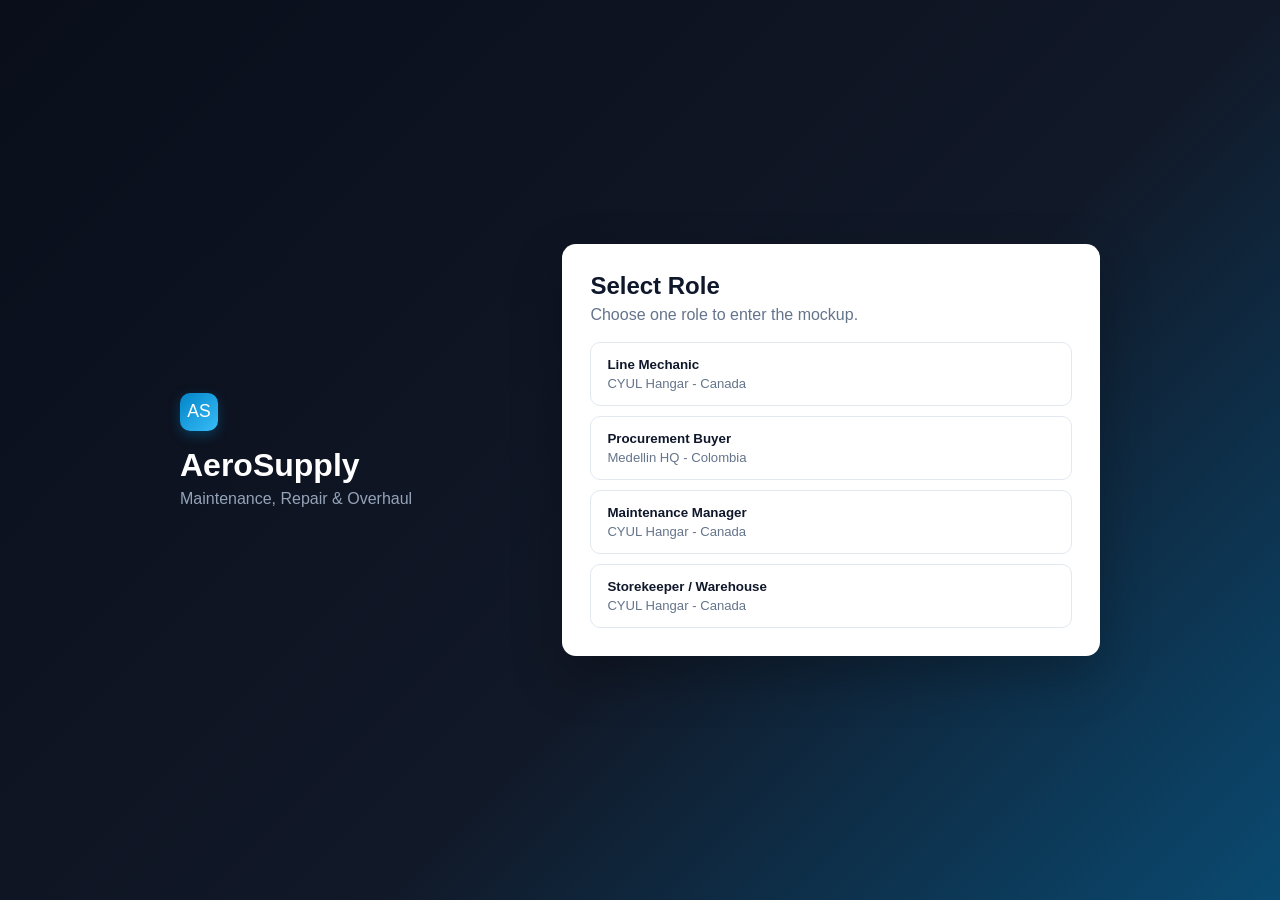
==== commit 3893ac7f: "Make role selector the homepage" ====
--- a/index.html
+++ b/index.html
@@ -1,542 +1,50 @@
 <!DOCTYPE html>
 <html lang="en">
+<head>
+  <meta charset="UTF-8">
+  <meta name="viewport" content="width=device-width, initial-scale=1.0">
+  <title>AeroSupply - Role Access</title>
+  <link rel="stylesheet" href="styles.css?v=3">
+</head>
+<body class="login-page">
+  <main class="login-shell">
+    <section class="login-brand">
+      <div class="logo-icon">AS</div>
+      <h1>AeroSupply</h1>
+      <p>Maintenance, Repair & Overhaul</p>
+    </section>
 
-<head>
-    <meta charset="UTF-8">
-    <meta name="viewport" content="width=device-width, initial-scale=1.0">
-    <title>AeroSupply - MRO Station</title>
-    <!-- Fuente moderna Inter -->
-    <link rel="preconnect" href="https://fonts.googleapis.com">
-    <link rel="preconnect" href="https://fonts.gstatic.com" crossorigin>
-    <link href="https://fonts.googleapis.com/css2?family=Inter:wght@400;500;600;700&display=swap" rel="stylesheet">
-    <!-- Estilos y FontAwesome -->
-    <link rel="stylesheet" href="styles.css?v=2">
-    <link rel="stylesheet" href="https://cdnjs.cloudflare.com/ajax/libs/font-awesome/6.4.0/css/all.min.css">
-</head>
+    <section class="login-card" aria-labelledby="roleTitle">
+      <h2 id="roleTitle">Select Role</h2>
+      <p>Choose one role to enter the mockup.</p>
+      <div class="role-grid">
+        <button type="button" class="role-option" data-role="Line Mechanic" data-page="mechanic.html">
+          <strong>Line Mechanic</strong>
+          <span>CYUL Hangar - Canada</span>
+        </button>
+        <button type="button" class="role-option" data-role="Procurement Buyer" data-page="procurement.html">
+          <strong>Procurement Buyer</strong>
+          <span>Medellin HQ - Colombia</span>
+        </button>
+        <button type="button" class="role-option" data-role="Maintenance Manager" data-page="manager.html">
+          <strong>Maintenance Manager</strong>
+          <span>CYUL Hangar - Canada</span>
+        </button>
+        <button type="button" class="role-option" data-role="Storekeeper" data-page="warehouse.html">
+          <strong>Storekeeper / Warehouse</strong>
+          <span>CYUL Hangar - Canada</span>
+        </button>
+      </div>
+    </section>
+  </main>
 
-<body>
-
-    <div class="app-layout">
-        <!-- BARRA LATERAL MODERNA -->
-        <aside class="sidebar">
-            <div class="sidebar-header">
-                <div class="logo-icon">
-                    <i class="fa-solid fa-plane-departure"></i>
-                </div>
-                <div class="logo-text">
-                    <h2>AeroSupply</h2>
-                    <span>MRO Station</span>
-                </div>
-            </div>
-
-            <nav class="sidebar-nav">
-                <button id="navCreateBtn" class="nav-item active">
-                    <i class="fa-solid fa-square-plus"></i>
-                    <span>Create Request</span>
-                </button>
-                <button id="navMyReqsBtn" class="nav-item">
-                    <i class="fa-solid fa-layer-group"></i>
-                    <span>My Requisitions</span>
-                </button>
-            </nav>
-
-            <div class="sidebar-user">
-                <div class="user-avatar">JS</div>
-                <div class="user-info">
-                    <span class="user-name">J. Serna</span>
-                    <span class="user-role">Line Mechanic</span>
-                </div>
-                <button type="button" class="btn-logout" title="Sign Out" onclick="handleSignOut()">
-                    <i class="fa-solid fa-arrow-right-from-bracket"></i>
-                </button>
-            </div>
-        </aside>
-
-        <!-- ÁREA PRINCIPAL -->
-        <main class="main-viewport">
-            <header class="app-topbar">
-                <div class="topbar-title">
-                    <h1 id="viewTitle">Create Request</h1>
-                </div>
-                <div class="topbar-actions">
-                    <div class="station-pill">
-                        <span class="status-dot"></span>
-                        CYUL Hangar
-                    </div>
-                </div>
-            </header>
-
-            <div class="scroll-content">
-                <section id="contentArea" class="content-container">
-                    <!-- ==================== VISTA: CREATE REQUEST ==================== -->
-                    <div id="viewCreate" class="form-wrapper">
-
-                        <!-- Tarjeta 1: Información de Contexto y Aeronave -->
-                        <div class="card">
-                            <div class="card-header">
-                                <h3>Request Scope</h3>
-                                <p>Define the target destination, priority, and maintenance reason</p>
-                            </div>
-
-                            <div class="grid-3">
-                                <!-- Target / Matrícula o Stock -->
-                                <div class="input-group">
-                                    <label for="reqDestination">Destination Target <span
-                                            class="required">*</span></label>
-                                    <select id="reqDestination" class="form-control">
-                                        <option value="C-GYBF">Tail Number: C-GYBF (C172S)</option>
-                                        <option value="C-GUBP">Tail Number: C-GUBP (C152)</option>
-                                        <option value="C-FAEN">Tail Number: C-FAEN (C172R)</option>
-                                        <option value="STOCK">General Hangar Stock</option>
-                                    </select>
-                                </div>
-
-                                <!-- Nivel de Urgencia -->
-                                <div class="input-group">
-                                    <label>Urgency Level <span class="required">*</span></label>
-                                    <div class="urgency-toggle">
-                                        <label class="toggle-option active" id="lblRoutine">
-                                            <input type="radio" name="urgencyRadio" value="Routine" checked
-                                                onchange="toggleUrgencyStyle()">
-                                            <i class="fa-regular fa-clock"></i> Routine
-                                        </label>
-                                        <label class="toggle-option" id="lblAOG">
-                                            <input type="radio" name="urgencyRadio" value="AOG"
-                                                onchange="toggleUrgencyStyle()">
-                                            <i class="fa-solid fa-triangle-exclamation"></i> AOG
-                                        </label>
-                                    </div>
-                                </div>
-
-                                <!-- Motivo desplegable -->
-                                <div class="input-group">
-                                    <label for="reqReason">Reason for Request <span class="required">*</span></label>
-                                    <select id="reqReason" class="form-control" onchange="handleReasonChange()">
-                                        <option value="Unscheduled Maintenance">Unscheduled Maintenance</option>
-                                        <option value="Scheduled Maintenance">Scheduled Maintenance</option>
-                                        <option value="Other">Other</option>
-                                    </select>
-                                </div>
-                            </div>
-
-                            <!-- Campo obligatorio condicional oculto por defecto -->
-                            <div id="otherReasonWrapper" class="input-group mt-3" style="display: none;">
-                                <label for="reqOtherReasonDetail">Specify Reason <span class="required">*</span></label>
-                                <input type="text" id="reqOtherReasonDetail" class="form-control"
-                                    placeholder="Provide detailed operational reason...">
-                            </div>
-                        </div>
-
-                        <!-- Tarjeta 2: Lista de Partes (Notas integradas en columna horizontal) -->
-                        <div class="card">
-                            <div class="card-header flex-between">
-                                <div>
-                                    <h3>Required Parts</h3>
-                                    <p>Specify parts, quantities, and direct procurement notes or links</p>
-                                </div>
-                                <button type="button" id="btnAddPart" class="btn-secondary" onclick="addPartRow()">
-                                    <i class="fa-solid fa-plus"></i> Add Part Line
-                                </button>
-                            </div>
-
-                            <div class="table-container">
-                                <table class="parts-table" id="partsTable">
-                                    <thead>
-                                        <tr>
-                                            <th style="width: 45px;">#</th>
-                                            <th style="width: 190px;">Part Number (P/N) <span class="required">*</span>
-                                            </th>
-                                            <th>Part Description <span class="required">*</span></th>
-                                            <th style="width: 85px; text-align: center;">Qty <span
-                                                    class="required">*</span></th>
-                                            <th style="width: 250px;">Notes / Reference Link</th>
-                                            <th style="width: 50px; text-align: center;">Action</th>
-                                        </tr>
-                                    </thead>
-                                    <tbody id="partsTableBody">
-                                        <!-- Fila 1 inicial limpia -->
-                                        <tr id="row-1" class="part-main-row">
-                                            <td class="col-index">1</td>
-                                            <td>
-                                                <input type="text" placeholder="e.g. C156-2"
-                                                    class="form-control mono uppercase input-pn" data-row="1"
-                                                    onblur="lookupPartDescription(this, 1)">
-                                            </td>
-                                            <td>
-                                                <input type="text" placeholder="Description or part name"
-                                                    class="form-control input-desc" data-row="1">
-                                            </td>
-                                            <td>
-                                                <input type="number" min="1" value="1"
-                                                    class="form-control mono text-center input-qty" data-row="1">
-                                            </td>
-                                            <td>
-                                                <input type="text" placeholder="Optional links, AMM ref, vendor..."
-                                                    class="form-control input-part-note" data-row="1">
-                                            </td>
-                                            <td class="text-center">
-                                                <button type="button" class="btn-icon btn-delete"
-                                                    onclick="handleRemoveRow(1)">
-                                                    <i class="fa-regular fa-trash-can"></i>
-                                                </button>
-                                            </td>
-                                        </tr>
-                                    </tbody>
-                                </table>
-                            </div>
-                        </div>
-
-                        <!-- Barra de acciones -->
-                        <div class="form-actions">
-                            <button type="button" id="btnResetForm" class="btn-ghost" onclick="resetForm()">Reset
-                                Fields</button>
-                            <button type="button" id="btnSubmitRequest" class="btn-primary" disabled
-                                onclick="validateAndSubmitRequest()">
-                                <i class="fa-solid fa-paper-plane"></i> Submit Request
-                            </button>
-                        </div>
-
-                    </div>
-                    <!-- ==================== VISTA: MY REQUISITIONS (HU-002) ==================== -->
-                    <div id="viewRequisitions" class="form-wrapper hidden">
-
-                        <!-- Barra de Filtros y Búsqueda -->
-                        <div class="card p-card-sm flex-between">
-                            <div class="search-box">
-                                <i class="fa-solid fa-magnifying-glass search-icon"></i>
-                                <input type="text" id="tableSearch"
-                                    placeholder="Search by Request ID, Part Number, or Tail..." class="form-control"
-                                    onkeyup="filterRequisitionsTable()">
-                            </div>
-
-                            <div class="filter-group">
-                                <span class="filter-label">Status:</span>
-                                <button type="button" class="btn-filter active"
-                                    onclick="filterByStatus('ALL', this)">All</button>
-                                <button type="button" class="btn-filter"
-                                    onclick="filterByStatus('Pending', this)">Pending</button>
-                                <button type="button" class="btn-filter"
-                                    onclick="filterByStatus('Quoting', this)">Quoting</button>
-                                <button type="button" class="btn-filter" onclick="filterByStatus('In Transit', this)">In
-                                    Transit</button>
-                                <button type="button" class="btn-filter" onclick="filterByStatus('In Stock', this)">In
-                                    Stock</button>
-                            </div>
-                        </div>
-
-                        <!-- Tabla de Consultas -->
-                        <div class="card p-0">
-                            <div class="table-container border-0">
-                                <table class="parts-table" id="requisitionsTable">
-                                    <thead>
-                                        <tr>
-                                            <th style="width: 140px;">Request ID</th>
-                                            <th style="width: 150px;">Date (UTC)</th>
-                                            <th style="width: 120px;">Destination</th>
-                                            <th style="width: 160px;">Part Number</th>
-                                            <th>Description</th>
-                                            <th style="width: 70px; text-align: center;">Qty</th>
-                                            <th style="width: 100px; text-align: center;">Urgency</th>
-                                            <th style="width: 120px; text-align: center;">Status</th>
-                                            <th style="width: 140px; text-align: center;">Action</th>
-                                        </tr>
-                                    </thead>
-                                    <tbody id="requisitionsTableBody">
-                                        <!-- Requerimiento 1: In Transit -->
-                                        <tr data-id="REQ-2026-0839" data-status="In Transit"
-                                            data-carrier="FedEx Aviation" data-awb="7849-2091-8831"
-                                            data-eta="2026-10-18">
-                                            <td class="col-id">REQ-2026-0839</td>
-                                            <td class="col-date">2026-10-14 14:20</td>
-                                            <td class="col-target">C-GYBF</td>
-                                            <td class="col-pn">C253001-0101</td>
-                                            <td class="col-desc">LOCK ASSY - DOOR L/H</td>
-                                            <td class="col-qty">1</td>
-                                            <td class="text-center"><span class="badge-urgency aog">AOG</span></td>
-                                            <td class="text-center"><span class="badge-status transit">In Transit</span>
-                                            </td>
-                                            <td class="text-center">
-                                                <button type="button" class="btn-table-action"
-                                                    onclick="openDetailsDrawer(this)">Details</button>
-                                            </td>
-                                        </tr>
-
-                                        <!-- Requerimiento 2: Pending -->
-                                        <tr data-id="REQ-2026-0835" data-status="Pending" data-carrier="N/A"
-                                            data-awb="N/A" data-eta="Pending PO">
-                                            <td class="col-id">REQ-2026-0835</td>
-                                            <td class="col-date">2026-10-15 09:12</td>
-                                            <td class="col-target">STOCK</td>
-                                            <td class="col-pn">AN507-1032R10</td>
-                                            <td class="col-desc">MACHINE SCREW</td>
-                                            <td class="col-qty">25</td>
-                                            <td class="text-center"><span class="badge-urgency routine">Routine</span>
-                                            </td>
-                                            <td class="text-center"><span class="badge-status pending">Pending</span>
-                                            </td>
-                                            <td class="text-center">
-                                                <div class="table-actions-cell">
-                                                    <button type="button" class="btn-table-action"
-                                                        onclick="openDetailsDrawer(this)"
-                                                        title="View Details">Details</button>
-                                                    <button type="button" class="btn-icon-action btn-edit-action"
-                                                        onclick="openEditModal(this)" title="Edit Request">
-                                                        <i class="fa-solid fa-pen-to-square"></i>
-                                                    </button>
-                                                    <button type="button" class="btn-icon-action btn-delete-action"
-                                                        onclick="openDeleteModal(this)" title="Cancel Request">
-                                                        <i class="fa-regular fa-trash-can"></i>
-                                                    </button>
-                                                </div>
-                                            </td>
-                                        </tr>
-
-                                        <!-- Requerimiento 3: In Stock -->
-                                        <tr data-id="REQ-2026-0810" data-status="In Stock"
-                                            data-location="Bay 2 - Shelf B">
-                                            <td class="col-id">REQ-2026-0810</td>
-                                            <td class="col-date">2026-10-04 11:30</td>
-                                            <td class="col-target">C-GYBF</td>
-                                            <td class="col-pn">S3432-A</td>
-                                            <td class="col-desc">NUTPLATE</td>
-                                            <td class="col-qty">10</td>
-                                            <td class="text-center"><span class="badge-urgency routine">Routine</span>
-                                            </td>
-                                            <td class="text-center"><span class="badge-status instock">In Stock</span>
-                                            </td>
-                                            <td class="text-center">
-                                                <div class="table-actions-cell">
-                                                    <button type="button" class="btn-table-action"
-                                                        onclick="openDetailsDrawer(this)"
-                                                        title="View Details">Details</button>
-                                                </div>
-                                            </td>
-                                        </tr>
-                                    </tbody>
-                                </table>
-                            </div>
-                        </div>
-
-                    </div>
-                </section>
-            </div>
-        </main>
-    </div>
-    <!-- DRAWER LATERAL DE DETALLES (HU-002) -->
-    <div id="detailsDrawer" class="drawer-panel hidden">
-        <div class="drawer-header">
-            <div>
-                <span class="drawer-subtitle">Technical Requisition</span>
-                <h3 id="drwId" class="drawer-title">REQ-2026-0839</h3>
-            </div>
-            <button type="button" class="btn-icon" onclick="closeDetailsDrawer()">
-                <i class="fa-solid fa-xmark"></i>
-            </button>
-        </div>
-
-        <div class="drawer-body">
-            <!-- Datos generales del requerimiento -->
-            <div class="meta-box">
-                <div class="meta-row"><span>Destination Target:</span><strong id="drwDest">--</strong></div>
-                <div class="meta-row"><span>Part Number:</span><strong id="drwPn">--</strong></div>
-                <div class="meta-row"><span>Description:</span><span id="drwDesc">--</span></div>
-                <div class="meta-row"><span>Operational Status:</span><strong id="drwStatus"
-                        class="status-highlight">--</strong></div>
-            </div>
-
-            <!-- Tarjeta logística (solo visible si está In Transit) -->
-            <div id="drwTransitCard" class="transit-card hidden">
-                <div class="transit-card-header">
-                    <i class="fa-solid fa-plane-arrival"></i>
-                    <span>Logistics Dispatch Track</span>
-                </div>
-                <div class="meta-row"><span>Carrier:</span><strong id="drwCarrier">--</strong></div>
-                <div class="meta-row"><span>AWB / Tracking:</span><span id="drwAwb" class="awb-link">--</span></div>
-                <div class="meta-row"><span>Estimated Arrival:</span><span id="drwEta">--</span></div>
-            </div>
-
-            <!-- Tarjeta de almacén (solo visible si está In Stock) -->
-            <div id="drwStockCard" class="stock-card hidden">
-                <div class="stock-card-header">
-                    <i class="fa-solid fa-warehouse"></i>
-                    <span>Warehouse Placement</span>
-                </div>
-                <div class="meta-row"><span>Storage Location:</span><strong id="drwLoc">--</strong></div>
-                <div class="meta-row"><span>Verification:</span><span>Passed & Available</span></div>
-            </div>
-        </div>
-
-        <div class="drawer-footer">
-            <button type="button" class="btn-ghost w-full" onclick="closeDetailsDrawer()">Close Details</button>
-        </div>
-    </div>
-    <!-- ==================== MODALES OPERATIVAS ==================== -->
-
-    <!-- 1. Modal: Éxito en Registro -->
-    <div id="modalSuccess" class="modal-backdrop hidden">
-        <div class="modal-card">
-            <div class="modal-icon icon-success">
-                <i class="fa-solid fa-check"></i>
-            </div>
-            <div class="modal-body text-center">
-                <h3>Request Registered Successfully</h3>
-                <p>The technical requisition has been logged with initial status <span
-                        class="badge-status pending">Pending</span>.</p>
-            </div>
-            <div class="code-box">
-                <span class="code-label">Generated Request Code</span>
-                <span id="successReqId" class="code-value">REQ-2026-0842</span>
-            </div>
-            <!-- Banner de alerta AOG (Criterio 5 HU-001) -->
-            <div id="successAogAlert" class="modal-aog-alert hidden">
-                <div class="aog-alert-icon">
-                    <i class="fa-solid fa-triangle-exclamation"></i>
-                </div>
-                <div class="aog-alert-text">
-                    <strong>CRITICAL AOG DISPATCH ALERT</strong>
-                    <span>Immediate notification broadcasted to Procurement Desk upon approval from Management</span>
-                </div>
-            </div>
-            <div class="modal-actions">
-                <button type="button" class="btn-primary w-full" onclick="handleGoToRequisitions()">
-                    Go to My Requisitions
-                </button>
-            </div>
-        </div>
-    </div>
-
-    <!-- 2. Modal: Bloqueo de Duplicado Activo -->
-    <div id="modalBlockedActive" class="modal-backdrop hidden">
-        <div class="modal-card">
-            <div class="modal-header-alert">
-                <div class="modal-icon-sm icon-danger">
-                    <i class="fa-solid fa-ban"></i>
-                </div>
-                <div>
-                    <h3>Duplicate Request Blocked</h3>
-                    <span>Active Request Detected (Last 30 Days)</span>
-                </div>
-            </div>
-            <p id="blockedActiveMsg" class="modal-description"></p>
-            <div class="meta-box">
-                <div class="meta-row"><span>Existing ID:</span><strong id="blkReqId">--</strong></div>
-                <div class="meta-row"><span>Destination:</span><strong id="blkTail">--</strong></div>
-                <div class="meta-row"><span>Current Status:</span><strong id="blkStatus"
-                        class="status-highlight">--</strong></div>
-                <div class="meta-row"><span>Logged UTC:</span><span id="blkDate">--</span></div>
-            </div>
-            <div class="modal-actions">
-                <button type="button" class="btn-dark w-full" onclick="closeModal('modalBlockedActive')">
-                    Understood & Review
-                </button>
-            </div>
-        </div>
-    </div>
-
-    <!-- 3. Modal: Advertencia de Existencias en Almacén (In Stock) -->
-    <div id="modalStockWarning" class="modal-backdrop hidden">
-        <div class="modal-card">
-            <div class="modal-header-alert">
-                <div class="modal-icon-sm icon-warning">
-                    <i class="fa-solid fa-boxes-stacked"></i>
-                </div>
-                <div>
-                    <h3>Stock Availability Warning</h3>
-                    <span>Component Located In Hangar Warehouse</span>
-                </div>
-            </div>
-            <p id="stockWarningMsg" class="modal-description"></p>
-            <div class="meta-box meta-warning">
-                <div class="meta-row"><span>Physical Location:</span><strong id="warnLoc">--</strong></div>
-                <div class="meta-row"><span>Admission Date:</span><span id="warnDate">--</span></div>
-            </div>
-            <div class="modal-actions-split">
-                <button type="button" class="btn-ghost" onclick="closeModal('modalStockWarning')">
-                    Cancel & Verify
-                </button>
-                <button type="button" class="btn-warning" onclick="handleOverrideStock()">
-                    Proceed Anyway
-                </button>
-            </div>
-        </div>
-    </div>
-    <!-- 4. Modal: Edición de Requerimiento (Pending) -->
-    <div id="modalEditReq" class="modal-backdrop hidden">
-        <div class="modal-card">
-            <div class="modal-header-alert">
-                <div class="modal-icon-sm icon-info">
-                    <i class="fa-solid fa-pen-to-square"></i>
-                </div>
-                <div>
-                    <h3>Edit Requisition</h3>
-                    <span id="editModalSub">Modify Quantity or Urgency</span>
-                </div>
-            </div>
-
-            <div class="meta-box">
-                <div class="meta-row"><span>Request ID:</span><strong id="editReqId">--</strong></div>
-                <div class="meta-row"><span>Part Number:</span><strong id="editPn">--</strong></div>
-            </div>
-
-            <div class="form-group" style="margin-top: 1rem;">
-                <label class="form-label">Quantity</label>
-                <input type="number" id="editQtyInput" min="1" class="form-control mono text-center"
-                    style="max-width: 120px;">
-            </div>
-
-            <div class="form-group">
-                <label class="form-label">Urgency Level</label>
-                <div class="radio-toggle-group">
-                    <label class="radio-toggle">
-                        <input type="radio" name="editUrgencyRadio" value="Routine" id="editUrgRoutine">
-                        <span class="toggle-box"><i class="fa-regular fa-clock"></i> Routine</span>
-                    </label>
-                    <label class="radio-toggle">
-                        <input type="radio" name="editUrgencyRadio" value="AOG" id="editUrgAog">
-                        <span class="toggle-box alert-aog"><i class="fa-solid fa-triangle-exclamation"></i> AOG</span>
-                    </label>
-                </div>
-            </div>
-
-            <div class="modal-actions-split" style="margin-top: 1.5rem;">
-                <button type="button" class="btn-ghost" onclick="closeModal('modalEditReq')">Cancel</button>
-                <button type="button" class="btn-primary" onclick="confirmSaveEdit()">Save Changes</button>
-            </div>
-        </div>
-    </div>
-
-    <!-- 5. Modal: Cancelar / Eliminar con Motivo Obligatorio -->
-    <div id="modalDeleteReq" class="modal-backdrop hidden">
-        <div class="modal-card">
-            <div class="modal-header-alert">
-                <div class="modal-icon-sm icon-danger">
-                    <i class="fa-solid fa-trash-can"></i>
-                </div>
-                <div>
-                    <h3>Cancel Requisition</h3>
-                    <span id="deleteModalSub">Formal Cancellation Request</span>
-                </div>
-            </div>
-
-            <div class="meta-box">
-                <div class="meta-row"><span>Request ID:</span><strong id="deleteReqId">--</strong></div>
-                <div class="meta-row"><span>Target:</span><strong id="deleteTarget">--</strong></div>
-            </div>
-
-            <div class="form-group" style="margin-top: 1rem;">
-                <label class="form-label">Cancellation Reason <span style="color:red">*</span></label>
-                <textarea id="deleteReasonInput" rows="3" class="form-control"
-                    placeholder="Specify technical or operational reason for cancelling this order..."></textarea>
-            </div>
-
-            <div class="modal-actions-split" style="margin-top: 1.5rem;">
-                <button type="button" class="btn-ghost" onclick="closeModal('modalDeleteReq')">Keep Request</button>
-                <button type="button" class="btn-danger-solid" onclick="confirmDeleteRequisition()">Confirm
-                    Cancellation</button>
-            </div>
-        </div>
-    </div>
-    <script src="app.js"></script>
+  <script>
+    document.querySelectorAll(".role-option").forEach(function (button) {
+      button.addEventListener("click", function () {
+        sessionStorage.setItem("aerosupply.role", button.dataset.role);
+        window.location.href = button.dataset.page;
+      });
+    });
+  </script>
 </body>
-
-</html>+</html>
--- a/styles.css
+++ b/styles.css
@@ -36,6 +36,129 @@
   height: 100vh;
   overflow: hidden;
   -webkit-font-smoothing: antialiased;
+}
+
+.login-page {
+  display: grid;
+  place-items: center;
+  background: linear-gradient(135deg, #090e1a 0%, #111827 58%, #0284c7 150%);
+  overflow: auto;
+}
+
+.login-shell {
+  width: min(920px, calc(100% - 32px));
+  display: grid;
+  grid-template-columns: 0.8fr 1.2fr;
+  gap: 24px;
+  align-items: center;
+}
+
+.login-brand {
+  color: #ffffff;
+}
+
+.login-brand h1 {
+  margin-top: 16px;
+  font-size: 2rem;
+}
+
+.login-brand p {
+  margin-top: 6px;
+  color: #94a3b8;
+}
+
+.login-card {
+  background: #ffffff;
+  border-radius: 14px;
+  padding: 28px;
+  box-shadow: 0 20px 50px rgba(0, 0, 0, 0.25);
+}
+
+.login-card > p {
+  margin: 6px 0 18px;
+  color: var(--text-muted);
+}
+
+.role-grid {
+  display: grid;
+  gap: 10px;
+}
+
+.role-option {
+  display: flex;
+  flex-direction: column;
+  gap: 4px;
+  width: 100%;
+  padding: 14px 16px;
+  text-align: left;
+  background: #ffffff;
+  border: 1px solid var(--border-subtle);
+  border-radius: 10px;
+  color: var(--text-main);
+  cursor: pointer;
+}
+
+.role-option span {
+  color: var(--text-muted);
+  font-size: 0.82rem;
+}
+
+.role-option:hover,
+.role-option:focus-visible {
+  border-color: var(--primary);
+  background: var(--primary-light);
+  outline: none;
+}
+
+.audit-timeline {
+  display: grid;
+  gap: 10px;
+  max-width: 860px;
+}
+
+.audit-entry {
+  display: grid;
+  grid-template-columns: 190px 1fr;
+  gap: 16px;
+  padding: 14px 16px;
+  background: #ffffff;
+  border: 1px solid var(--border-subtle);
+  border-left: 4px solid var(--primary);
+  border-radius: 10px;
+}
+
+.audit-time {
+  color: var(--text-muted);
+  font-size: 0.78rem;
+}
+
+.audit-change {
+  margin-top: 6px;
+  color: var(--text-muted);
+  font-size: 0.78rem;
+}
+
+.audit-lock {
+  margin-top: 8px;
+  color: #16a34a;
+  font-size: 0.78rem;
+  font-weight: 700;
+}
+
+.qc-card {
+  display: grid;
+  gap: 8px;
+  min-width: 0;
+  padding: 12px;
+  border: 1px solid var(--border-subtle);
+  border-radius: 10px;
+  background: #f8fafc;
+}
+
+.qc-card legend {
+  padding: 0 6px;
+  font-size: 0.78rem;
+  font-weight: 700;
 }
 
 .app-layout {
